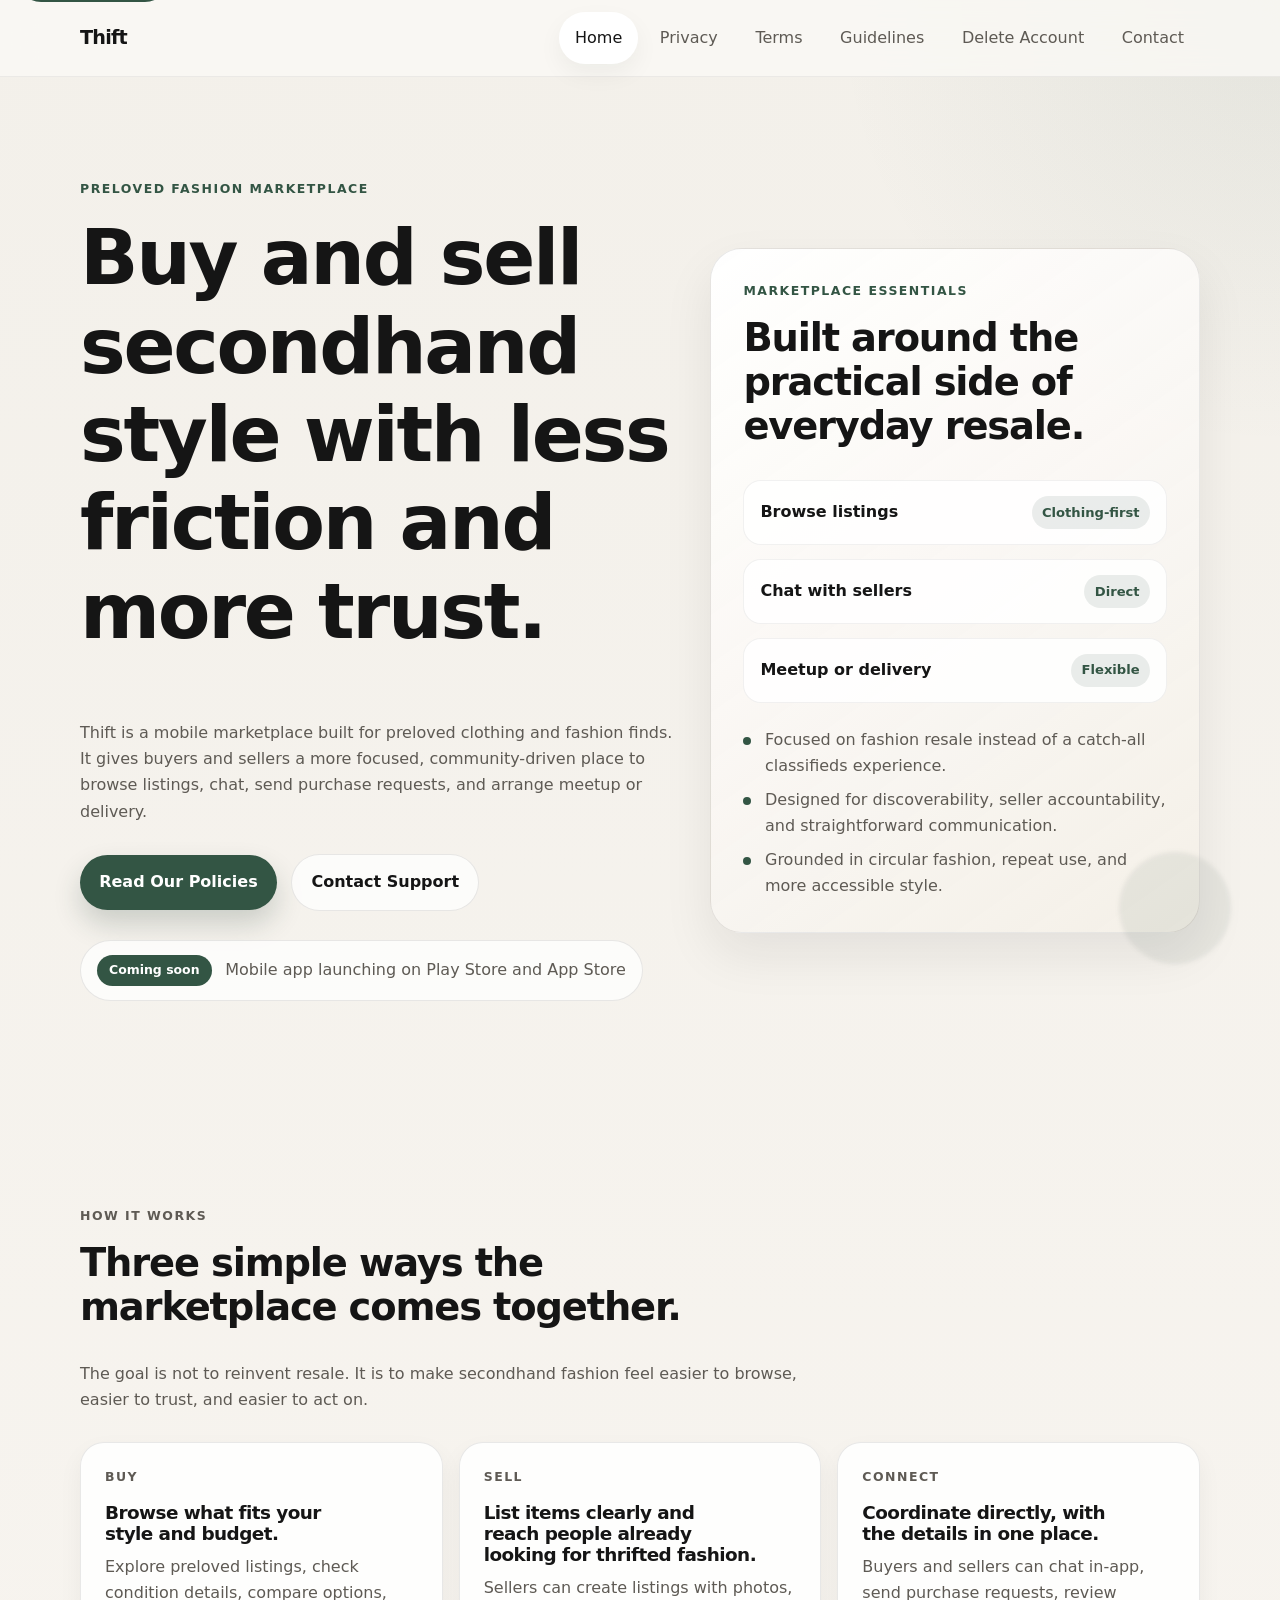
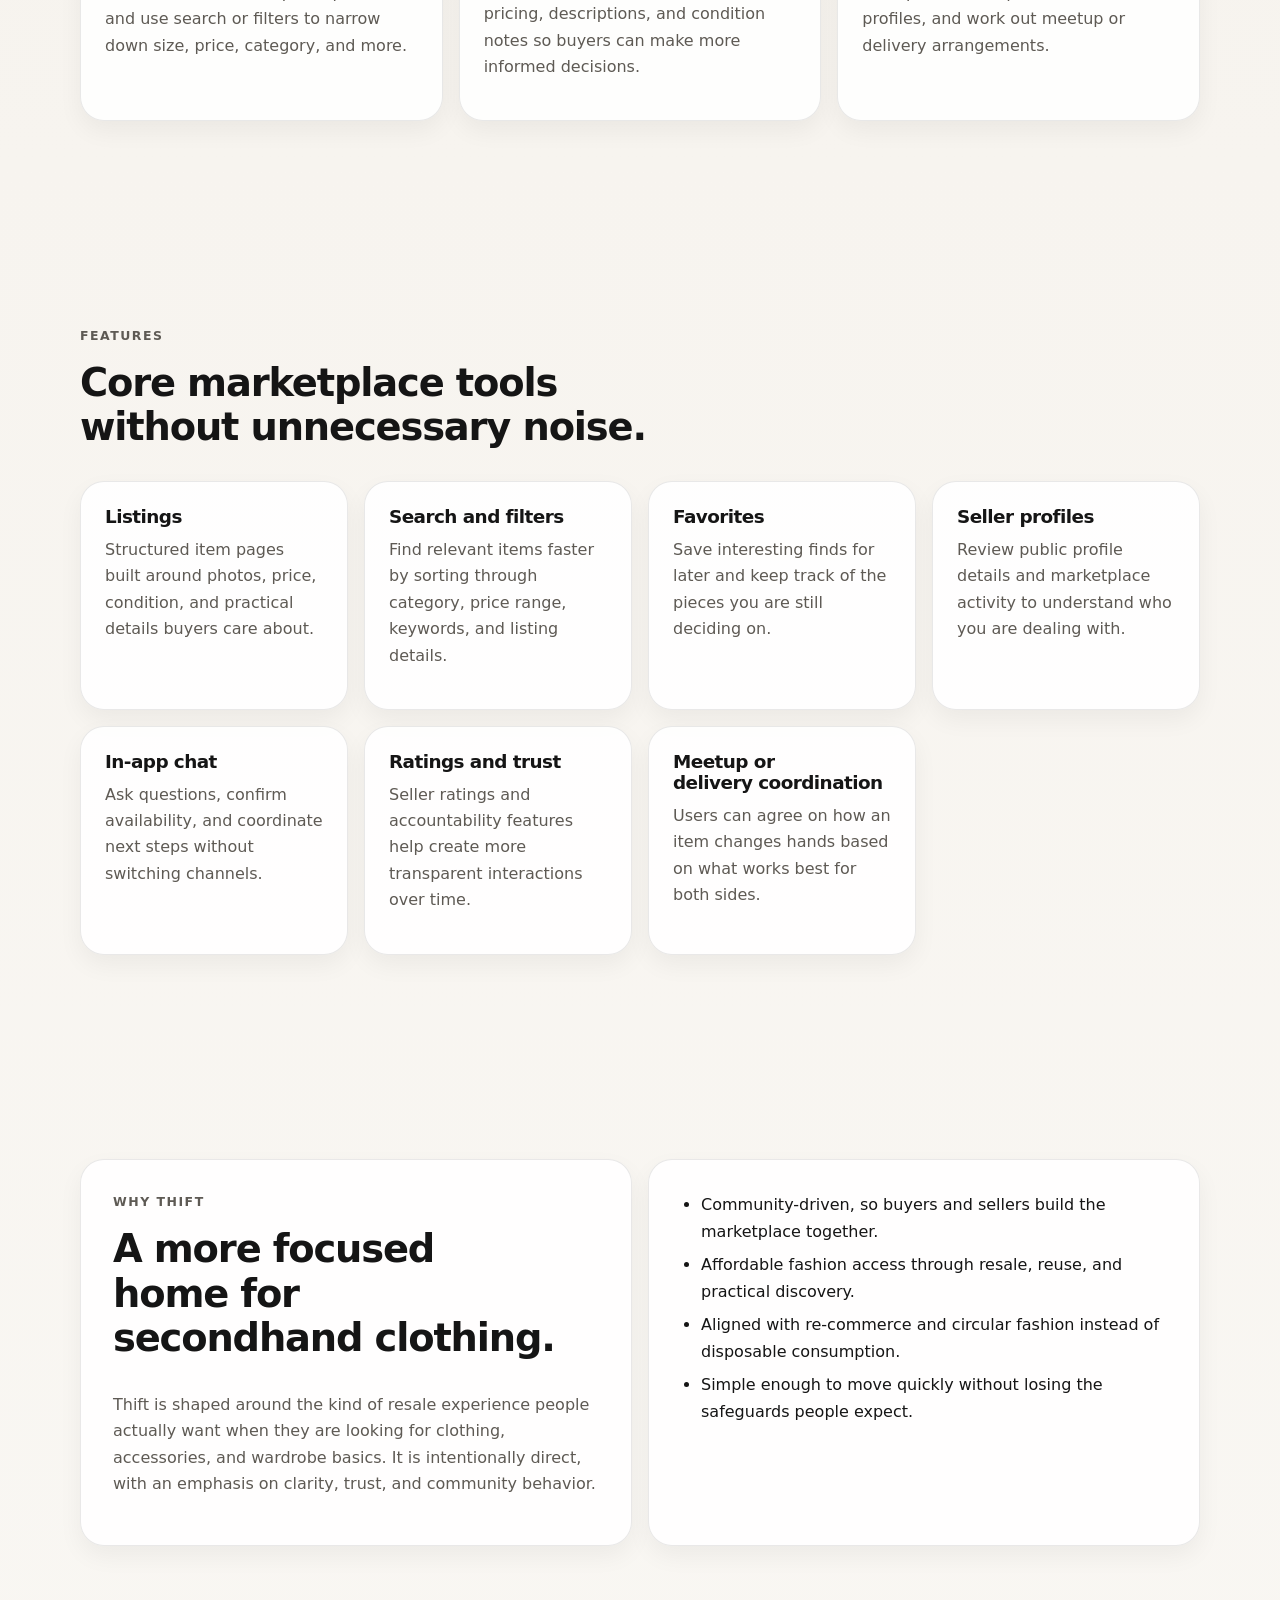
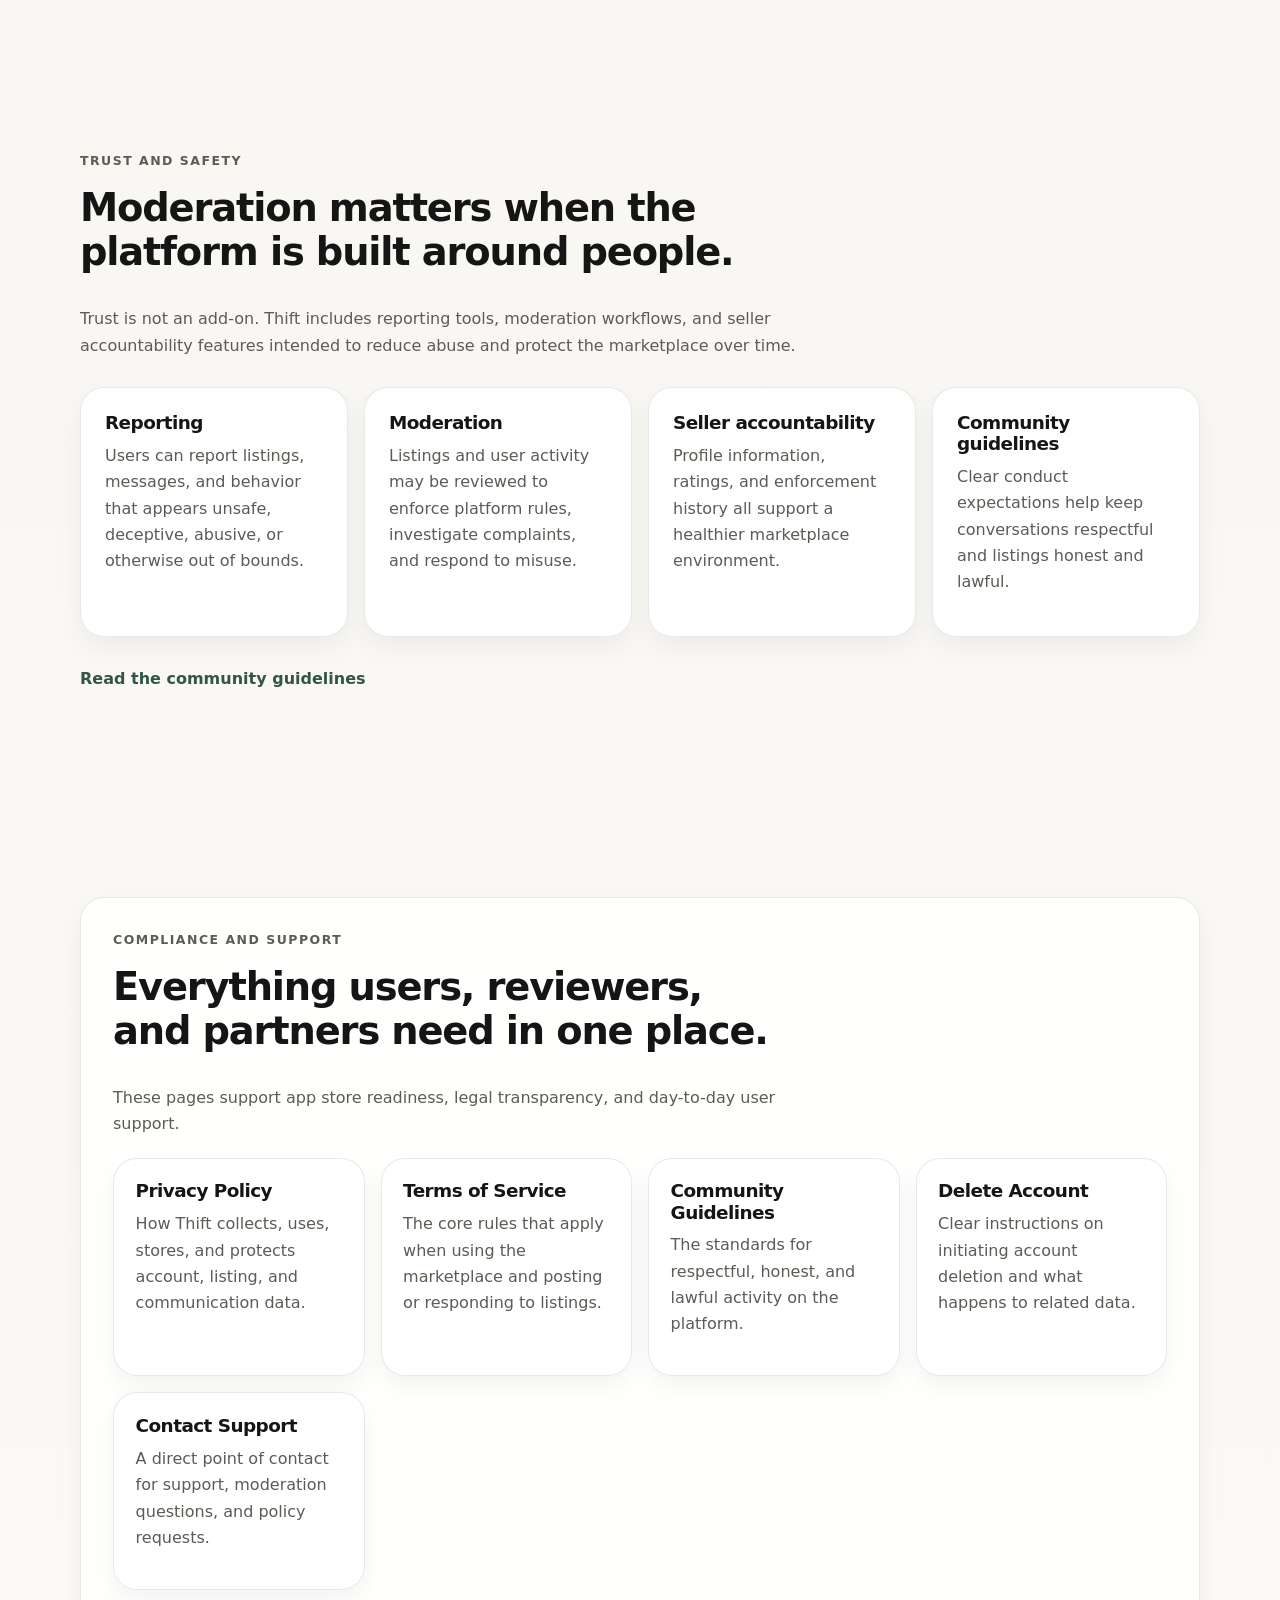
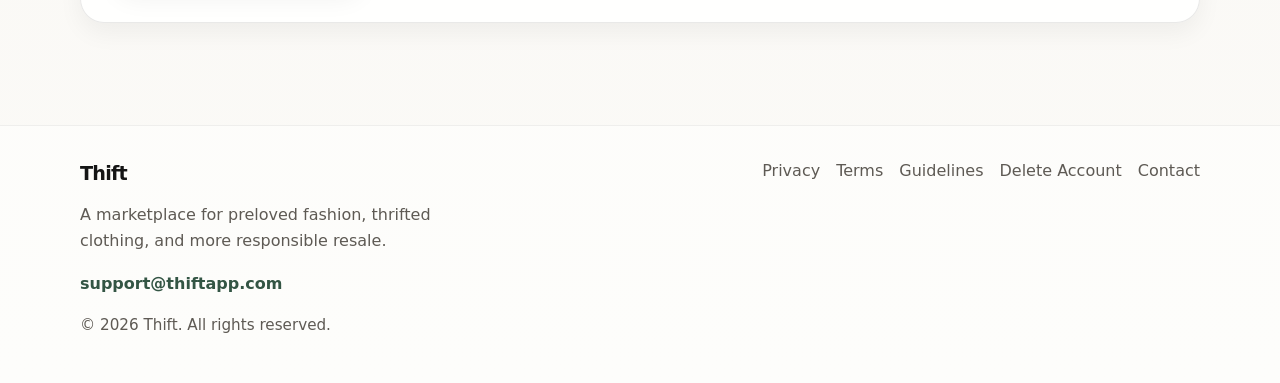
==== index.html @ 4270ce75 "Initial website setup" ====
<!doctype html>
<html lang="en">
<head>
  <meta charset="utf-8">
  <meta name="viewport" content="width=device-width, initial-scale=1">
  <title>Thift | Preloved Fashion Marketplace</title>
  <meta name="description" content="Thift is a mobile marketplace for preloved fashion. Browse listings, connect with sellers, and shop secondhand clothing with a cleaner, community-driven experience.">
  <meta name="theme-color" content="#335544">
  <meta property="og:title" content="Thift | Preloved Fashion Marketplace">
  <meta property="og:description" content="A community marketplace for preloved fashion and thrifted clothing.">
  <meta property="og:type" content="website">
  <link rel="icon" href="data:image/svg+xml,%3Csvg xmlns='http://www.w3.org/2000/svg' viewBox='0 0 64 64'%3E%3Crect width='64' height='64' rx='16' fill='%23335544'/%3E%3Ctext x='50%25' y='53%25' text-anchor='middle' dominant-baseline='middle' font-family='Arial, sans-serif' font-size='30' fill='white'%3ET%3C/text%3E%3C/svg%3E">
  <link rel="stylesheet" href="style.css">
  <script defer src="script.js"></script>
</head>
<body data-page="home">
  <a class="skip-link" href="#main-content">Skip to content</a>

  <header class="site-header">
    <div class="container nav-shell">
      <a class="brand" href="index.html" aria-label="Thift home">Thift</a>
      <button class="menu-toggle" type="button" aria-expanded="false" aria-controls="site-menu" data-menu-toggle>
        <span class="menu-toggle-bar"></span>
        <span class="menu-toggle-bar"></span>
        <span class="menu-toggle-bar"></span>
        <span class="sr-only">Toggle navigation</span>
      </button>
      <nav class="site-nav" id="site-menu" data-site-menu aria-label="Primary">
        <a href="index.html" data-nav-link="home">Home</a>
        <a href="privacy.html" data-nav-link="privacy">Privacy</a>
        <a href="terms.html" data-nav-link="terms">Terms</a>
        <a href="community-guidelines.html" data-nav-link="guidelines">Guidelines</a>
        <a href="delete-account.html" data-nav-link="delete-account">Delete Account</a>
        <a href="contact.html" data-nav-link="contact">Contact</a>
      </nav>
    </div>
  </header>

  <main id="main-content">
    <section class="hero section">
      <div class="container hero-grid">
        <div class="hero-copy">
          <p class="eyebrow">Preloved fashion marketplace</p>
          <h1 class="display">Buy and sell secondhand style with less friction and more trust.</h1>
          <p class="lead">
            Thift is a mobile marketplace built for preloved clothing and fashion finds. It gives buyers and sellers a more focused, community-driven place to browse listings, chat, send purchase requests, and arrange meetup or delivery.
          </p>
          <div class="hero-actions">
            <a class="button button-primary" href="#compliance">Read Our Policies</a>
            <a class="button button-secondary" href="contact.html">Contact Support</a>
          </div>
          <div class="launch-note" aria-label="Launch note">
            <span class="badge">Coming soon</span>
            <p>Mobile app launching on Play Store and App Store</p>
          </div>
        </div>

        <div class="hero-panel">
          <div class="showcase-card">
            <p class="panel-label">Marketplace essentials</p>
            <h2>Built around the practical side of everyday resale.</h2>
            <div class="listing-preview" aria-hidden="true">
              <div class="listing-line">
                <span>Browse listings</span>
                <span class="listing-chip">Clothing-first</span>
              </div>
              <div class="listing-line">
                <span>Chat with sellers</span>
                <span class="listing-chip">Direct</span>
              </div>
              <div class="listing-line">
                <span>Meetup or delivery</span>
                <span class="listing-chip">Flexible</span>
              </div>
            </div>
            <ul class="hero-points">
              <li>Focused on fashion resale instead of a catch-all classifieds experience.</li>
              <li>Designed for discoverability, seller accountability, and straightforward communication.</li>
              <li>Grounded in circular fashion, repeat use, and more accessible style.</li>
            </ul>
          </div>
        </div>
      </div>
    </section>

    <section class="section">
      <div class="container">
        <div class="section-intro">
          <p class="eyebrow">How it works</p>
          <h2>Three simple ways the marketplace comes together.</h2>
          <p>
            The goal is not to reinvent resale. It is to make secondhand fashion feel easier to browse, easier to trust, and easier to act on.
          </p>
        </div>
        <div class="card-grid">
          <article class="card">
            <p class="card-kicker">Buy</p>
            <h3>Browse what fits your style and budget.</h3>
            <p>
              Explore preloved listings, check condition details, compare options, and use search or filters to narrow down size, price, category, and more.
            </p>
          </article>
          <article class="card">
            <p class="card-kicker">Sell</p>
            <h3>List items clearly and reach people already looking for thrifted fashion.</h3>
            <p>
              Sellers can create listings with photos, pricing, descriptions, and condition notes so buyers can make more informed decisions.
            </p>
          </article>
          <article class="card">
            <p class="card-kicker">Connect</p>
            <h3>Coordinate directly, with the details in one place.</h3>
            <p>
              Buyers and sellers can chat in-app, send purchase requests, review profiles, and work out meetup or delivery arrangements.
            </p>
          </article>
        </div>
      </div>
    </section>

    <section class="section">
      <div class="container">
        <div class="section-intro">
          <p class="eyebrow">Features</p>
          <h2>Core marketplace tools without unnecessary noise.</h2>
        </div>
        <div class="feature-grid">
          <article class="card feature-card">
            <h3>Listings</h3>
            <p>Structured item pages built around photos, price, condition, and practical details buyers care about.</p>
          </article>
          <article class="card feature-card">
            <h3>Search and filters</h3>
            <p>Find relevant items faster by sorting through category, price range, keywords, and listing details.</p>
          </article>
          <article class="card feature-card">
            <h3>Favorites</h3>
            <p>Save interesting finds for later and keep track of the pieces you are still deciding on.</p>
          </article>
          <article class="card feature-card">
            <h3>Seller profiles</h3>
            <p>Review public profile details and marketplace activity to understand who you are dealing with.</p>
          </article>
          <article class="card feature-card">
            <h3>In-app chat</h3>
            <p>Ask questions, confirm availability, and coordinate next steps without switching channels.</p>
          </article>
          <article class="card feature-card">
            <h3>Ratings and trust</h3>
            <p>Seller ratings and accountability features help create more transparent interactions over time.</p>
          </article>
          <article class="card feature-card">
            <h3>Meetup or delivery coordination</h3>
            <p>Users can agree on how an item changes hands based on what works best for both sides.</p>
          </article>
        </div>
      </div>
    </section>

    <section class="section">
      <div class="container split-grid">
        <div class="card statement-card">
          <p class="eyebrow">Why Thift</p>
          <h2>A more focused home for secondhand clothing.</h2>
          <p>
            Thift is shaped around the kind of resale experience people actually want when they are looking for clothing, accessories, and wardrobe basics. It is intentionally direct, with an emphasis on clarity, trust, and community behavior.
          </p>
        </div>
        <div class="card checklist-card">
          <ul class="check-list">
            <li>Community-driven, so buyers and sellers build the marketplace together.</li>
            <li>Affordable fashion access through resale, reuse, and practical discovery.</li>
            <li>Aligned with re-commerce and circular fashion instead of disposable consumption.</li>
            <li>Simple enough to move quickly without losing the safeguards people expect.</li>
          </ul>
        </div>
      </div>
    </section>

    <section class="section">
      <div class="container">
        <div class="section-intro">
          <p class="eyebrow">Trust and safety</p>
          <h2>Moderation matters when the platform is built around people.</h2>
          <p>
            Trust is not an add-on. Thift includes reporting tools, moderation workflows, and seller accountability features intended to reduce abuse and protect the marketplace over time.
          </p>
        </div>
        <div class="safety-grid">
          <article class="card">
            <h3>Reporting</h3>
            <p>Users can report listings, messages, and behavior that appears unsafe, deceptive, abusive, or otherwise out of bounds.</p>
          </article>
          <article class="card">
            <h3>Moderation</h3>
            <p>Listings and user activity may be reviewed to enforce platform rules, investigate complaints, and respond to misuse.</p>
          </article>
          <article class="card">
            <h3>Seller accountability</h3>
            <p>Profile information, ratings, and enforcement history all support a healthier marketplace environment.</p>
          </article>
          <article class="card">
            <h3>Community guidelines</h3>
            <p>Clear conduct expectations help keep conversations respectful and listings honest and lawful.</p>
          </article>
        </div>
        <div class="inline-actions">
          <a class="text-link" href="community-guidelines.html">Read the community guidelines</a>
        </div>
      </div>
    </section>

    <section class="section">
      <div class="container">
        <div id="compliance" class="compliance-panel card">
          <div class="section-intro compact-intro">
            <p class="eyebrow">Compliance and support</p>
            <h2>Everything users, reviewers, and partners need in one place.</h2>
            <p>
              These pages support app store readiness, legal transparency, and day-to-day user support.
            </p>
          </div>
          <div class="link-grid">
            <a class="link-card" href="privacy.html">
              <h3>Privacy Policy</h3>
              <p>How Thift collects, uses, stores, and protects account, listing, and communication data.</p>
            </a>
            <a class="link-card" href="terms.html">
              <h3>Terms of Service</h3>
              <p>The core rules that apply when using the marketplace and posting or responding to listings.</p>
            </a>
            <a class="link-card" href="community-guidelines.html">
              <h3>Community Guidelines</h3>
              <p>The standards for respectful, honest, and lawful activity on the platform.</p>
            </a>
            <a class="link-card" href="delete-account.html">
              <h3>Delete Account</h3>
              <p>Clear instructions on initiating account deletion and what happens to related data.</p>
            </a>
            <a class="link-card" href="contact.html">
              <h3>Contact Support</h3>
              <p>A direct point of contact for support, moderation questions, and policy requests.</p>
            </a>
          </div>
        </div>
      </div>
    </section>
  </main>

  <footer class="site-footer">
    <div class="container footer-inner">
      <div class="footer-copy">
        <a class="brand footer-brand" href="index.html">Thift</a>
        <p>A marketplace for preloved fashion, thrifted clothing, and more responsible resale.</p>
        <a class="footer-email" href="mailto:support@thiftapp.com">support@thiftapp.com</a>
      </div>
      <div class="footer-links" aria-label="Footer">
        <a href="privacy.html">Privacy</a>
        <a href="terms.html">Terms</a>
        <a href="community-guidelines.html">Guidelines</a>
        <a href="delete-account.html">Delete Account</a>
        <a href="contact.html">Contact</a>
      </div>
      <p class="footer-meta">&copy; <span data-current-year></span> Thift. All rights reserved.</p>
    </div>
  </footer>
</body>
</html>
---- style.css ----
:root {
  --bg: #f7f4ef;
  --bg-elevated: #fcfbf9;
  --surface: rgba(255, 255, 255, 0.88);
  --surface-strong: #ffffff;
  --surface-soft: #efeae1;
  --text: #151515;
  --muted: #5e5a54;
  --accent: #335544;
  --accent-strong: #243b30;
  --accent-soft: rgba(51, 85, 68, 0.1);
  --border: rgba(21, 21, 21, 0.09);
  --shadow: 0 22px 50px rgba(20, 20, 20, 0.08);
  --shadow-soft: 0 10px 24px rgba(20, 20, 20, 0.05);
  --radius-xl: 32px;
  --radius-lg: 24px;
  --radius-md: 18px;
  --radius-sm: 12px;
  --max-width: 1120px;
}

*,
*::before,
*::after {
  box-sizing: border-box;
}

html {
  scroll-behavior: smooth;
}

body {
  margin: 0;
  color: var(--text);
  font-family: ui-sans-serif, system-ui, -apple-system, BlinkMacSystemFont, "Segoe UI", sans-serif;
  line-height: 1.65;
  background:
    radial-gradient(circle at top right, rgba(51, 85, 68, 0.08), transparent 28rem),
    linear-gradient(180deg, #f3f0ea 0%, var(--bg) 34%, #fbfaf7 100%);
}

img {
  display: block;
  max-width: 100%;
}

a {
  color: inherit;
  text-decoration: none;
}

p,
ul,
ol {
  margin-top: 0;
}

ul,
ol {
  padding-left: 1.25rem;
}

li + li {
  margin-top: 0.45rem;
}

h1,
h2,
h3 {
  margin-top: 0;
  line-height: 1.15;
  letter-spacing: -0.03em;
  text-wrap: balance;
}

h1 {
  font-size: clamp(2.6rem, 6vw, 4.85rem);
}

h2 {
  font-size: clamp(1.85rem, 3vw, 2.6rem);
}

h3 {
  font-size: 1.15rem;
}

main,
section,
[id] {
  scroll-margin-top: 96px;
}

.container {
  width: min(var(--max-width), calc(100% - 2rem));
  margin: 0 auto;
}

.skip-link {
  position: absolute;
  left: 1rem;
  top: -3rem;
  z-index: 50;
  padding: 0.75rem 1rem;
  border-radius: 999px;
  background: var(--accent);
  color: #fff;
  transition: top 0.2s ease;
}

.skip-link:focus {
  top: 1rem;
}

.sr-only {
  position: absolute;
  width: 1px;
  height: 1px;
  padding: 0;
  margin: -1px;
  overflow: hidden;
  clip: rect(0, 0, 0, 0);
  white-space: nowrap;
  border: 0;
}

.site-header {
  position: sticky;
  top: 0;
  z-index: 40;
  border-bottom: 1px solid rgba(21, 21, 21, 0.06);
  background: rgba(251, 249, 245, 0.8);
  backdrop-filter: blur(16px);
}

.nav-shell {
  position: relative;
  display: flex;
  align-items: center;
  justify-content: space-between;
  gap: 1rem;
  min-height: 76px;
}

.brand {
  font-size: 1.2rem;
  font-weight: 700;
  letter-spacing: -0.04em;
}

.site-nav {
  display: flex;
  align-items: center;
  gap: 0.35rem;
}

.site-nav a {
  padding: 0.8rem 1rem;
  border-radius: 999px;
  color: var(--muted);
  font-weight: 500;
  transition: background-color 0.2s ease, color 0.2s ease, box-shadow 0.2s ease;
}

.site-nav a:hover,
.site-nav a:focus-visible {
  color: var(--text);
  background: rgba(255, 255, 255, 0.8);
}

.site-nav a.is-active {
  color: var(--text);
  background: var(--surface-strong);
  box-shadow: var(--shadow-soft);
}

.menu-toggle {
  display: none;
  align-items: center;
  justify-content: center;
  flex-direction: column;
  gap: 4px;
  width: 46px;
  height: 46px;
  border: 1px solid var(--border);
  border-radius: 14px;
  background: rgba(255, 255, 255, 0.7);
  cursor: pointer;
}

.menu-toggle-bar {
  display: block;
  width: 18px;
  height: 2px;
  border-radius: 999px;
  background: var(--text);
}

.section {
  padding: clamp(4rem, 8vw, 7rem) 0;
}

.section-sm {
  padding: 3rem 0 1.25rem;
}

.eyebrow,
.panel-label,
.card-kicker,
.toc-title {
  margin-bottom: 0.9rem;
  color: var(--accent);
  font-size: 0.78rem;
  font-weight: 700;
  letter-spacing: 0.12em;
  text-transform: uppercase;
}

.display {
  max-width: 12ch;
}

.lead,
.page-summary,
.section-intro p,
.card p,
.legal-card p,
.legal-card li,
.footer-copy p {
  color: var(--muted);
}

.hero {
  position: relative;
  overflow: clip;
}

.hero-grid {
  display: grid;
  grid-template-columns: minmax(0, 1.1fr) minmax(320px, 0.9fr);
  align-items: center;
  gap: 2rem;
}

.hero-actions,
.inline-actions {
  display: flex;
  align-items: center;
  gap: 0.9rem;
  flex-wrap: wrap;
  margin-top: 1.8rem;
}

.button {
  display: inline-flex;
  align-items: center;
  justify-content: center;
  min-height: 48px;
  padding: 0.9rem 1.2rem;
  border-radius: 999px;
  font-weight: 600;
  transition: transform 0.2s ease, box-shadow 0.2s ease, background-color 0.2s ease;
}

.button:hover,
.button:focus-visible {
  transform: translateY(-1px);
}

.button-primary {
  background: var(--accent);
  color: #fff;
  box-shadow: 0 14px 28px rgba(36, 59, 48, 0.2);
}

.button-primary:hover,
.button-primary:focus-visible {
  background: var(--accent-strong);
}

.button-secondary {
  background: rgba(255, 255, 255, 0.72);
  border: 1px solid var(--border);
  color: var(--text);
}

.button-secondary:hover,
.button-secondary:focus-visible {
  background: var(--surface-strong);
}

.text-link {
  font-weight: 600;
  color: var(--accent);
}

.launch-note {
  display: inline-flex;
  align-items: center;
  gap: 0.85rem;
  margin-top: 1.8rem;
  padding: 0.85rem 1rem;
  border: 1px solid var(--border);
  border-radius: 999px;
  background: rgba(255, 255, 255, 0.72);
}

.launch-note p {
  margin: 0;
  color: var(--muted);
  font-weight: 500;
}

.badge {
  padding: 0.35rem 0.75rem;
  border-radius: 999px;
  background: var(--accent);
  color: #fff;
  font-size: 0.78rem;
  font-weight: 700;
}

.hero-panel {
  position: relative;
}

.showcase-card {
  position: relative;
  padding: 2rem;
  border: 1px solid var(--border);
  border-radius: var(--radius-xl);
  background:
    linear-gradient(145deg, rgba(255, 255, 255, 0.96), rgba(244, 239, 231, 0.88));
  box-shadow: var(--shadow);
}

.showcase-card::after {
  content: "";
  position: absolute;
  inset: auto -2rem -2rem auto;
  width: 7rem;
  height: 7rem;
  border-radius: 50%;
  background: rgba(51, 85, 68, 0.08);
  filter: blur(2px);
}

.listing-preview {
  display: grid;
  gap: 0.85rem;
  margin: 1.5rem 0;
}

.listing-line {
  display: flex;
  align-items: center;
  justify-content: space-between;
  gap: 1rem;
  padding: 0.95rem 1rem;
  border: 1px solid rgba(21, 21, 21, 0.06);
  border-radius: var(--radius-md);
  background: rgba(255, 255, 255, 0.86);
  font-weight: 600;
}

.listing-chip {
  padding: 0.35rem 0.65rem;
  border-radius: 999px;
  background: var(--accent-soft);
  color: var(--accent);
  font-size: 0.82rem;
  font-weight: 700;
}

.hero-points {
  margin: 0;
  padding: 0;
  list-style: none;
}

.hero-points li {
  position: relative;
  padding-left: 1.35rem;
  color: var(--muted);
}

.hero-points li::before {
  content: "";
  position: absolute;
  left: 0;
  top: 0.65rem;
  width: 8px;
  height: 8px;
  border-radius: 999px;
  background: var(--accent);
}

.section-intro {
  max-width: 720px;
  margin-bottom: 1.75rem;
}

.compact-intro {
  margin-bottom: 1.25rem;
}

.card-grid,
.feature-grid,
.safety-grid,
.link-grid {
  display: grid;
  gap: 1rem;
  grid-template-columns: repeat(auto-fit, minmax(220px, 1fr));
}

.card,
.link-card,
.legal-card,
.toc-card,
.support-card,
.contact-card {
  border: 1px solid var(--border);
  border-radius: var(--radius-lg);
  background: var(--surface);
  box-shadow: var(--shadow-soft);
}

.card,
.support-card,
.contact-card {
  padding: 1.5rem;
}

.statement-card,
.checklist-card {
  padding: 2rem;
}

.feature-card h3,
.card h3 {
  margin-bottom: 0.6rem;
}

.split-grid {
  display: grid;
  gap: 1rem;
  grid-template-columns: 1fr 1fr;
}

.check-list {
  margin: 0;
}

.compliance-panel {
  padding: 2rem;
}

.link-card {
  display: block;
  padding: 1.35rem;
  transition: transform 0.2s ease, border-color 0.2s ease, box-shadow 0.2s ease;
}

.link-card:hover,
.link-card:focus-visible {
  transform: translateY(-2px);
  border-color: rgba(51, 85, 68, 0.25);
  box-shadow: var(--shadow);
}

.page-hero h1 {
  max-width: 12ch;
  font-size: clamp(2.2rem, 4vw, 3.6rem);
}

.updated-note {
  color: var(--muted);
  font-weight: 600;
}

.policy-section {
  padding-top: 1rem;
}

.legal-grid {
  display: grid;
  gap: 1.2rem;
  align-items: start;
  grid-template-columns: 280px minmax(0, 1fr);
}

.toc-card {
  position: sticky;
  top: 96px;
  padding: 1.25rem;
}

.toc-card nav {
  display: grid;
  gap: 0.35rem;
}

.toc-card a {
  color: var(--muted);
  padding: 0.35rem 0;
}

.toc-card a:hover,
.toc-card a:focus-visible {
  color: var(--text);
}

.legal-card {
  padding: clamp(1.35rem, 2vw, 2rem);
}

.legal-card h2 {
  margin-top: 2rem;
  margin-bottom: 0.75rem;
  font-size: 1.45rem;
}

.legal-card section:first-child h2 {
  margin-top: 0;
}

.legal-card h3 {
  margin-top: 1.15rem;
  margin-bottom: 0.4rem;
}

.contact-grid {
  display: grid;
  gap: 1rem;
  grid-template-columns: 1.1fr 0.9fr;
  align-items: start;
}

.support-links {
  display: grid;
  gap: 0.75rem;
  margin-top: 1.2rem;
}

.support-links a {
  color: var(--accent);
  font-weight: 600;
}

.not-found-main {
  min-height: calc(100vh - 200px);
  display: grid;
  align-items: center;
}

.not-found-shell {
  display: flex;
  justify-content: center;
}

.not-found-card {
  max-width: 680px;
  padding: clamp(2rem, 4vw, 3rem);
  text-align: center;
}

.site-footer {
  padding: 2rem 0 2.8rem;
  border-top: 1px solid rgba(21, 21, 21, 0.06);
  background: rgba(255, 255, 255, 0.42);
}

.footer-inner {
  display: flex;
  align-items: flex-start;
  justify-content: space-between;
  gap: 1rem 2rem;
  flex-wrap: wrap;
}

.footer-copy {
  max-width: 360px;
}

.footer-brand {
  display: inline-block;
  margin-bottom: 0.75rem;
}

.footer-email {
  color: var(--accent);
  font-weight: 600;
}

.footer-links {
  display: flex;
  flex-wrap: wrap;
  gap: 0.75rem 1rem;
}

.footer-links a {
  color: var(--muted);
}

.footer-links a:hover,
.footer-links a:focus-visible,
.footer-email:hover,
.footer-email:focus-visible {
  color: var(--text);
}

.footer-meta {
  width: 100%;
  margin: 0;
  color: var(--muted);
  font-size: 0.95rem;
}

@media (max-width: 960px) {
  .hero-grid,
  .split-grid,
  .legal-grid,
  .contact-grid {
    grid-template-columns: 1fr;
  }

  .toc-card {
    position: static;
  }
}

@media (max-width: 720px) {
  body.js-ready .menu-toggle {
    display: inline-flex;
  }

  body.js-ready .site-nav {
    position: absolute;
    top: calc(100% + 0.6rem);
    left: 0;
    right: 0;
    flex-direction: column;
    align-items: stretch;
    gap: 0.2rem;
    padding: 0.7rem;
    border: 1px solid var(--border);
    border-radius: 22px;
    background: rgba(255, 255, 255, 0.98);
    box-shadow: var(--shadow);
    opacity: 0;
    pointer-events: none;
    transform: translateY(-10px);
    transition: opacity 0.2s ease, transform 0.2s ease;
  }

  body.js-ready .site-nav.is-open {
    opacity: 1;
    pointer-events: auto;
    transform: translateY(0);
  }

  body.js-ready .site-nav a {
    padding: 0.9rem 1rem;
    border-radius: 14px;
  }

  .hero-actions,
  .launch-note {
    width: 100%;
  }

  .launch-note {
    align-items: flex-start;
    border-radius: 20px;
  }
}

@media (max-width: 600px) {
  .container {
    width: min(var(--max-width), calc(100% - 1.25rem));
  }

  .showcase-card,
  .card,
  .legal-card,
  .toc-card,
  .support-card,
  .contact-card,
  .compliance-panel {
    padding: 1.25rem;
  }
}
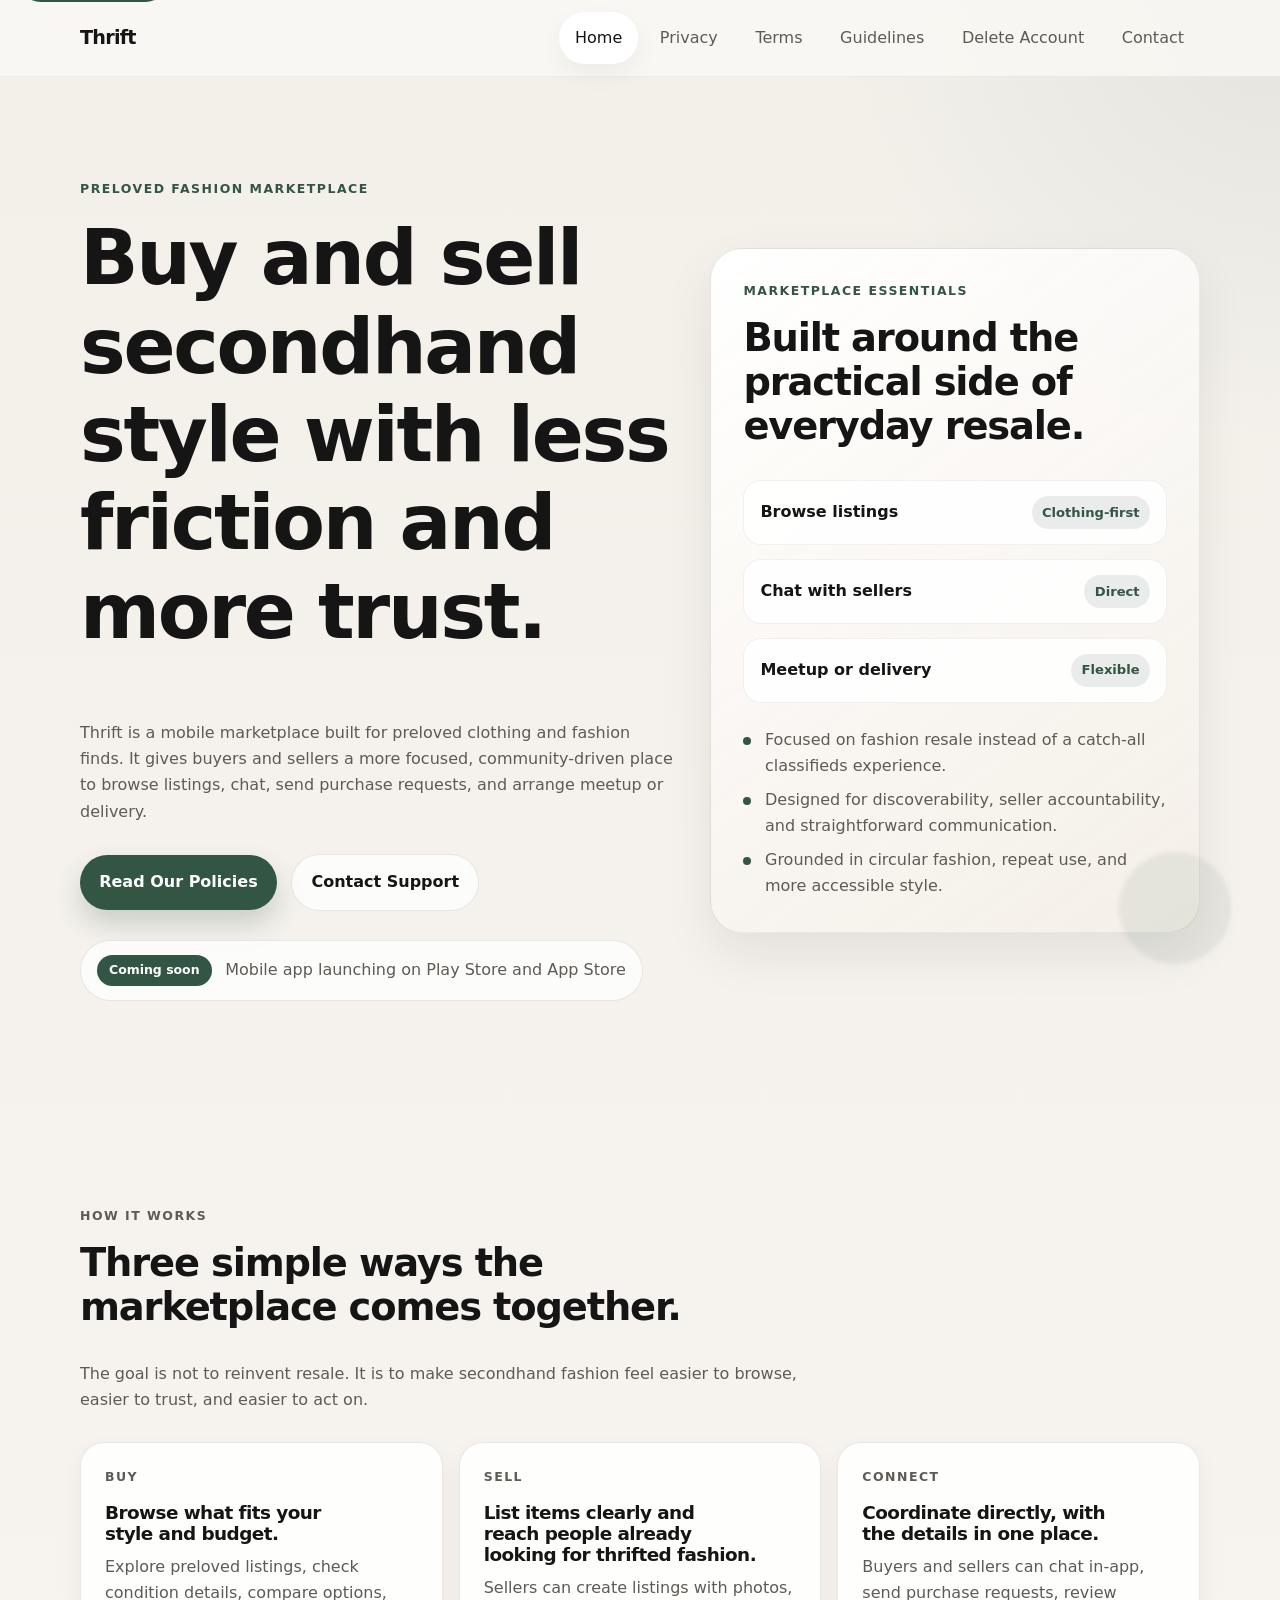
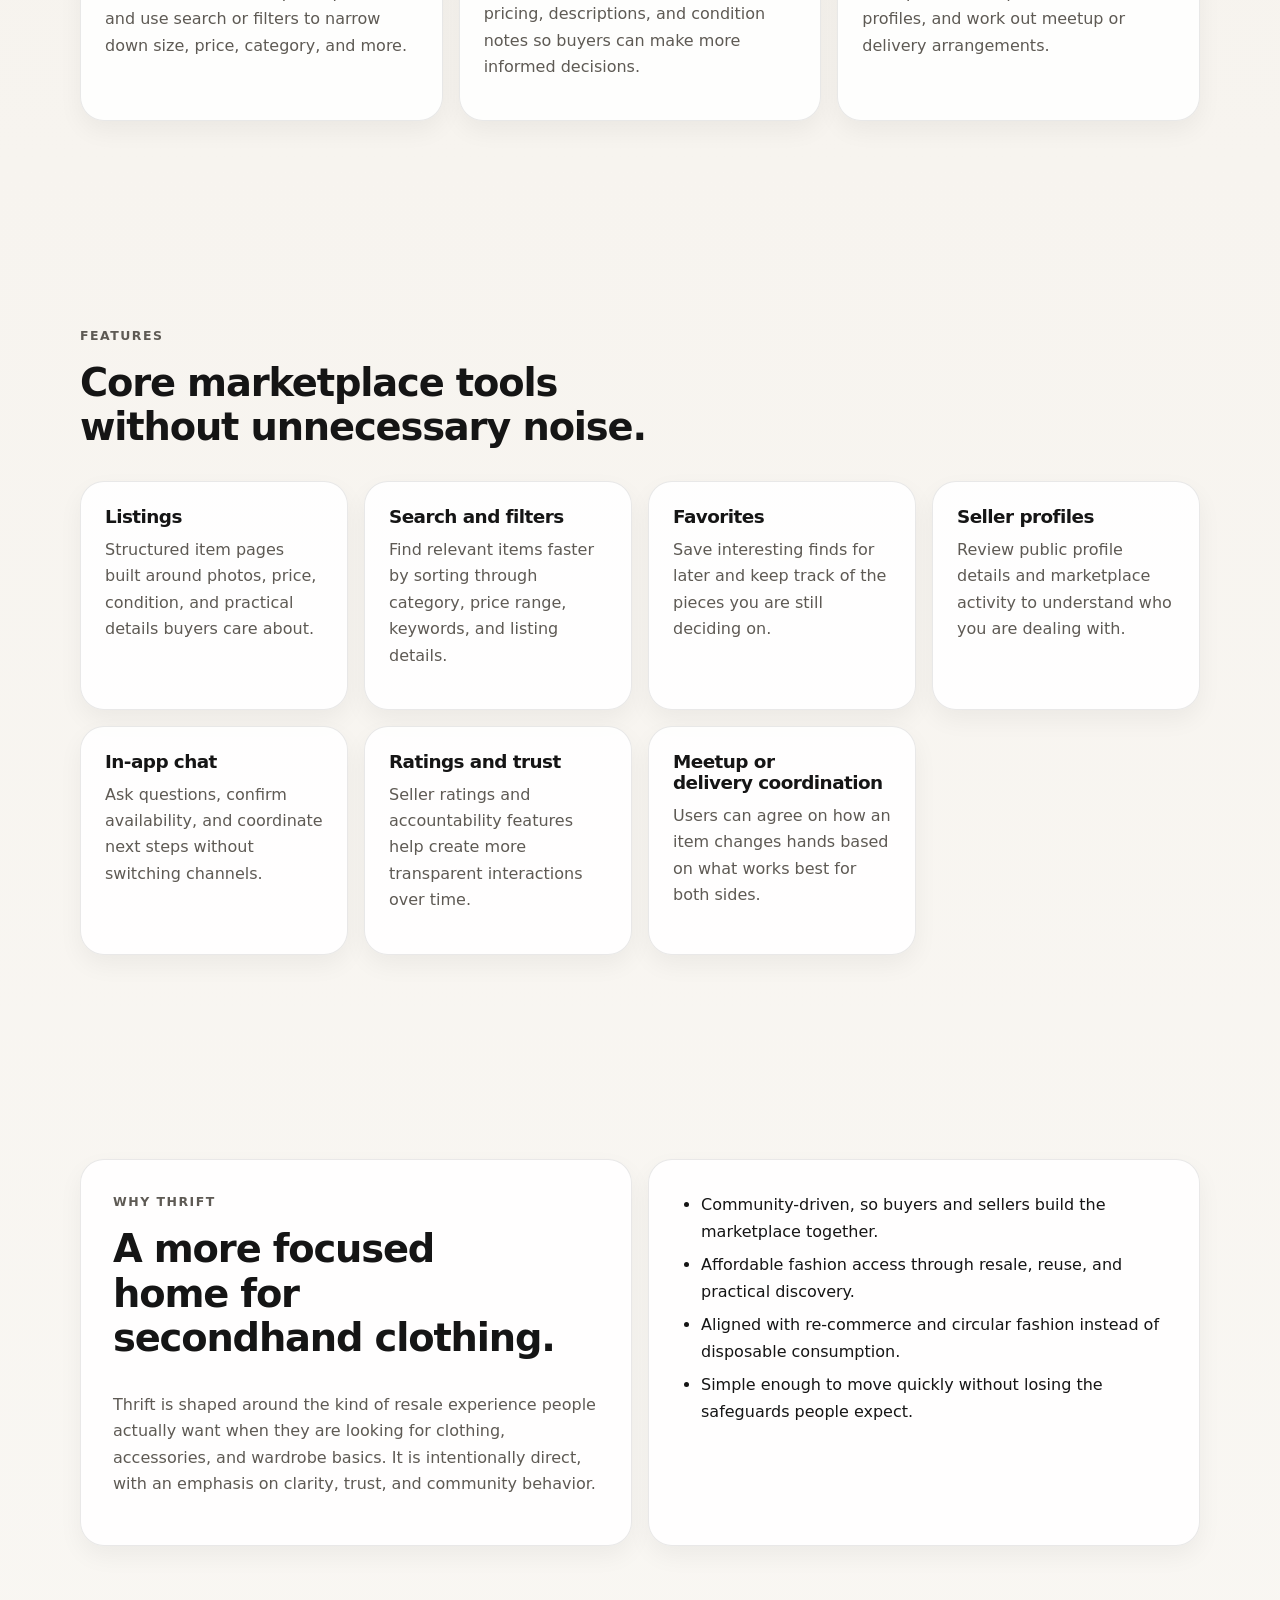
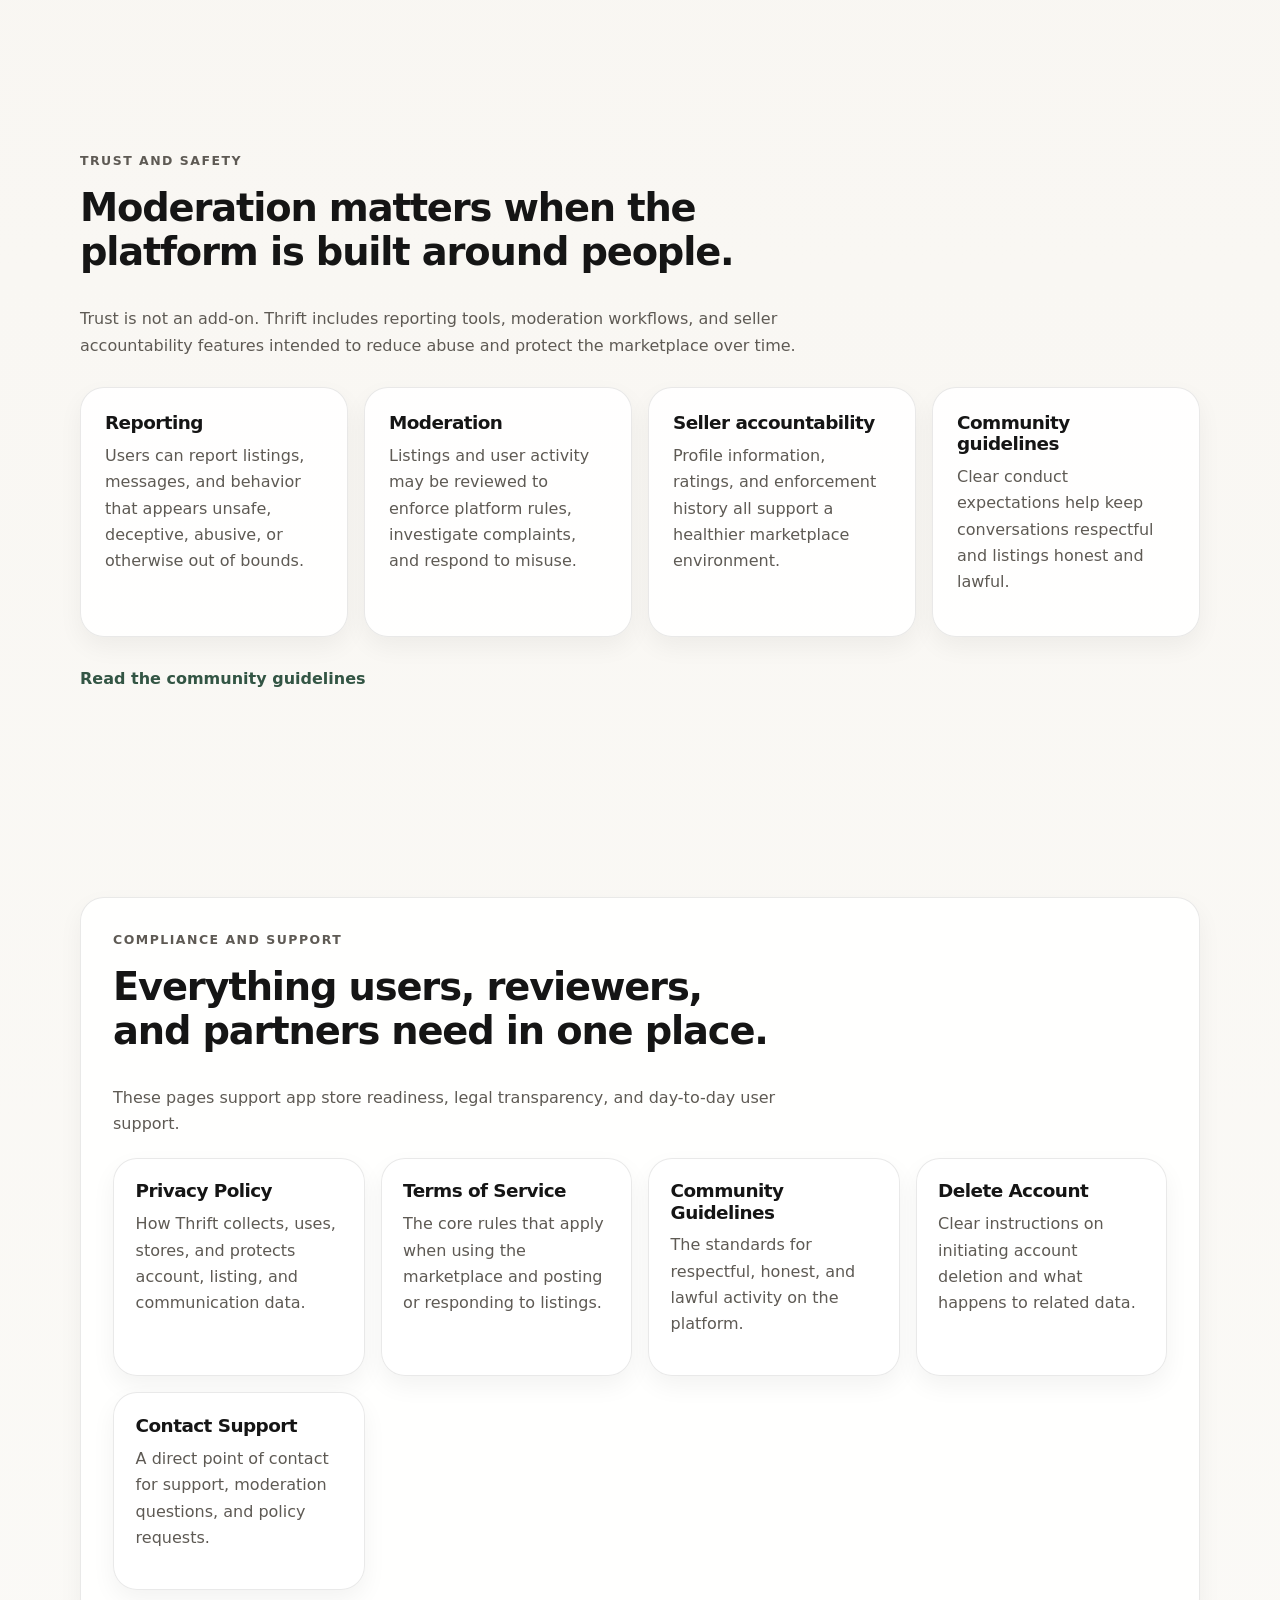
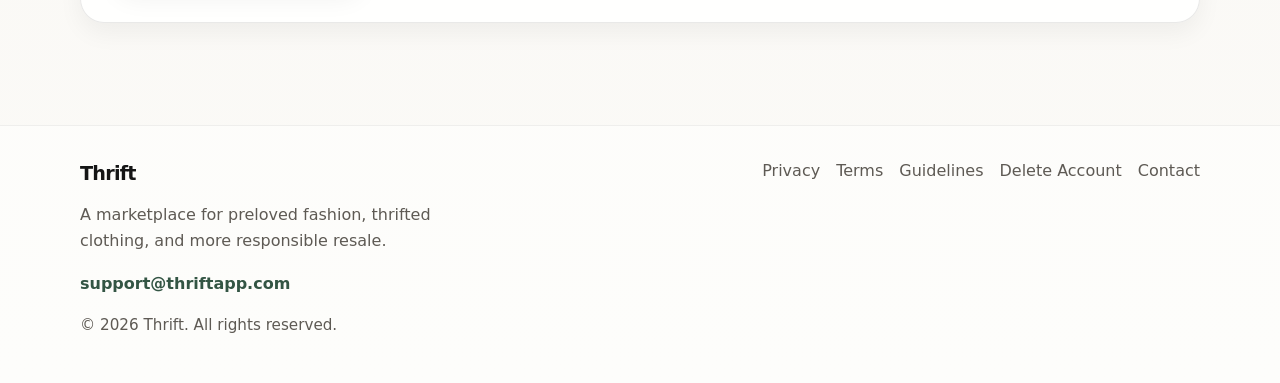
==== commit ac6036ef: "thift to thrift" ====
--- a/index.html
+++ b/index.html
@@ -3,10 +3,10 @@
 <head>
   <meta charset="utf-8">
   <meta name="viewport" content="width=device-width, initial-scale=1">
-  <title>Thift | Preloved Fashion Marketplace</title>
-  <meta name="description" content="Thift is a mobile marketplace for preloved fashion. Browse listings, connect with sellers, and shop secondhand clothing with a cleaner, community-driven experience.">
+  <title>Thrift | Preloved Fashion Marketplace</title>
+  <meta name="description" content="Thrift is a mobile marketplace for preloved fashion. Browse listings, connect with sellers, and shop secondhand clothing with a cleaner, community-driven experience.">
   <meta name="theme-color" content="#335544">
-  <meta property="og:title" content="Thift | Preloved Fashion Marketplace">
+  <meta property="og:title" content="Thrift | Preloved Fashion Marketplace">
   <meta property="og:description" content="A community marketplace for preloved fashion and thrifted clothing.">
   <meta property="og:type" content="website">
   <link rel="icon" href="data:image/svg+xml,%3Csvg xmlns='http://www.w3.org/2000/svg' viewBox='0 0 64 64'%3E%3Crect width='64' height='64' rx='16' fill='%23335544'/%3E%3Ctext x='50%25' y='53%25' text-anchor='middle' dominant-baseline='middle' font-family='Arial, sans-serif' font-size='30' fill='white'%3ET%3C/text%3E%3C/svg%3E">
@@ -18,7 +18,7 @@
 
   <header class="site-header">
     <div class="container nav-shell">
-      <a class="brand" href="index.html" aria-label="Thift home">Thift</a>
+      <a class="brand" href="index.html" aria-label="Thrift home">Thrift</a>
       <button class="menu-toggle" type="button" aria-expanded="false" aria-controls="site-menu" data-menu-toggle>
         <span class="menu-toggle-bar"></span>
         <span class="menu-toggle-bar"></span>
@@ -43,7 +43,7 @@
           <p class="eyebrow">Preloved fashion marketplace</p>
           <h1 class="display">Buy and sell secondhand style with less friction and more trust.</h1>
           <p class="lead">
-            Thift is a mobile marketplace built for preloved clothing and fashion finds. It gives buyers and sellers a more focused, community-driven place to browse listings, chat, send purchase requests, and arrange meetup or delivery.
+            Thrift is a mobile marketplace built for preloved clothing and fashion finds. It gives buyers and sellers a more focused, community-driven place to browse listings, chat, send purchase requests, and arrange meetup or delivery.
           </p>
           <div class="hero-actions">
             <a class="button button-primary" href="#compliance">Read Our Policies</a>
@@ -160,10 +160,10 @@
     <section class="section">
       <div class="container split-grid">
         <div class="card statement-card">
-          <p class="eyebrow">Why Thift</p>
+          <p class="eyebrow">Why Thrift</p>
           <h2>A more focused home for secondhand clothing.</h2>
           <p>
-            Thift is shaped around the kind of resale experience people actually want when they are looking for clothing, accessories, and wardrobe basics. It is intentionally direct, with an emphasis on clarity, trust, and community behavior.
+            Thrift is shaped around the kind of resale experience people actually want when they are looking for clothing, accessories, and wardrobe basics. It is intentionally direct, with an emphasis on clarity, trust, and community behavior.
           </p>
         </div>
         <div class="card checklist-card">
@@ -183,7 +183,7 @@
           <p class="eyebrow">Trust and safety</p>
           <h2>Moderation matters when the platform is built around people.</h2>
           <p>
-            Trust is not an add-on. Thift includes reporting tools, moderation workflows, and seller accountability features intended to reduce abuse and protect the marketplace over time.
+            Trust is not an add-on. Thrift includes reporting tools, moderation workflows, and seller accountability features intended to reduce abuse and protect the marketplace over time.
           </p>
         </div>
         <div class="safety-grid">
@@ -223,7 +223,7 @@
           <div class="link-grid">
             <a class="link-card" href="privacy.html">
               <h3>Privacy Policy</h3>
-              <p>How Thift collects, uses, stores, and protects account, listing, and communication data.</p>
+              <p>How Thrift collects, uses, stores, and protects account, listing, and communication data.</p>
             </a>
             <a class="link-card" href="terms.html">
               <h3>Terms of Service</h3>
@@ -250,9 +250,9 @@
   <footer class="site-footer">
     <div class="container footer-inner">
       <div class="footer-copy">
-        <a class="brand footer-brand" href="index.html">Thift</a>
+        <a class="brand footer-brand" href="index.html">Thrift</a>
         <p>A marketplace for preloved fashion, thrifted clothing, and more responsible resale.</p>
-        <a class="footer-email" href="mailto:support@thiftapp.com">support@thiftapp.com</a>
+        <a class="footer-email" href="mailto:support@thriftapp.com">support@thriftapp.com</a>
       </div>
       <div class="footer-links" aria-label="Footer">
         <a href="privacy.html">Privacy</a>
@@ -261,7 +261,7 @@
         <a href="delete-account.html">Delete Account</a>
         <a href="contact.html">Contact</a>
       </div>
-      <p class="footer-meta">&copy; <span data-current-year></span> Thift. All rights reserved.</p>
+      <p class="footer-meta">&copy; <span data-current-year></span> Thrift. All rights reserved.</p>
     </div>
   </footer>
 </body>
